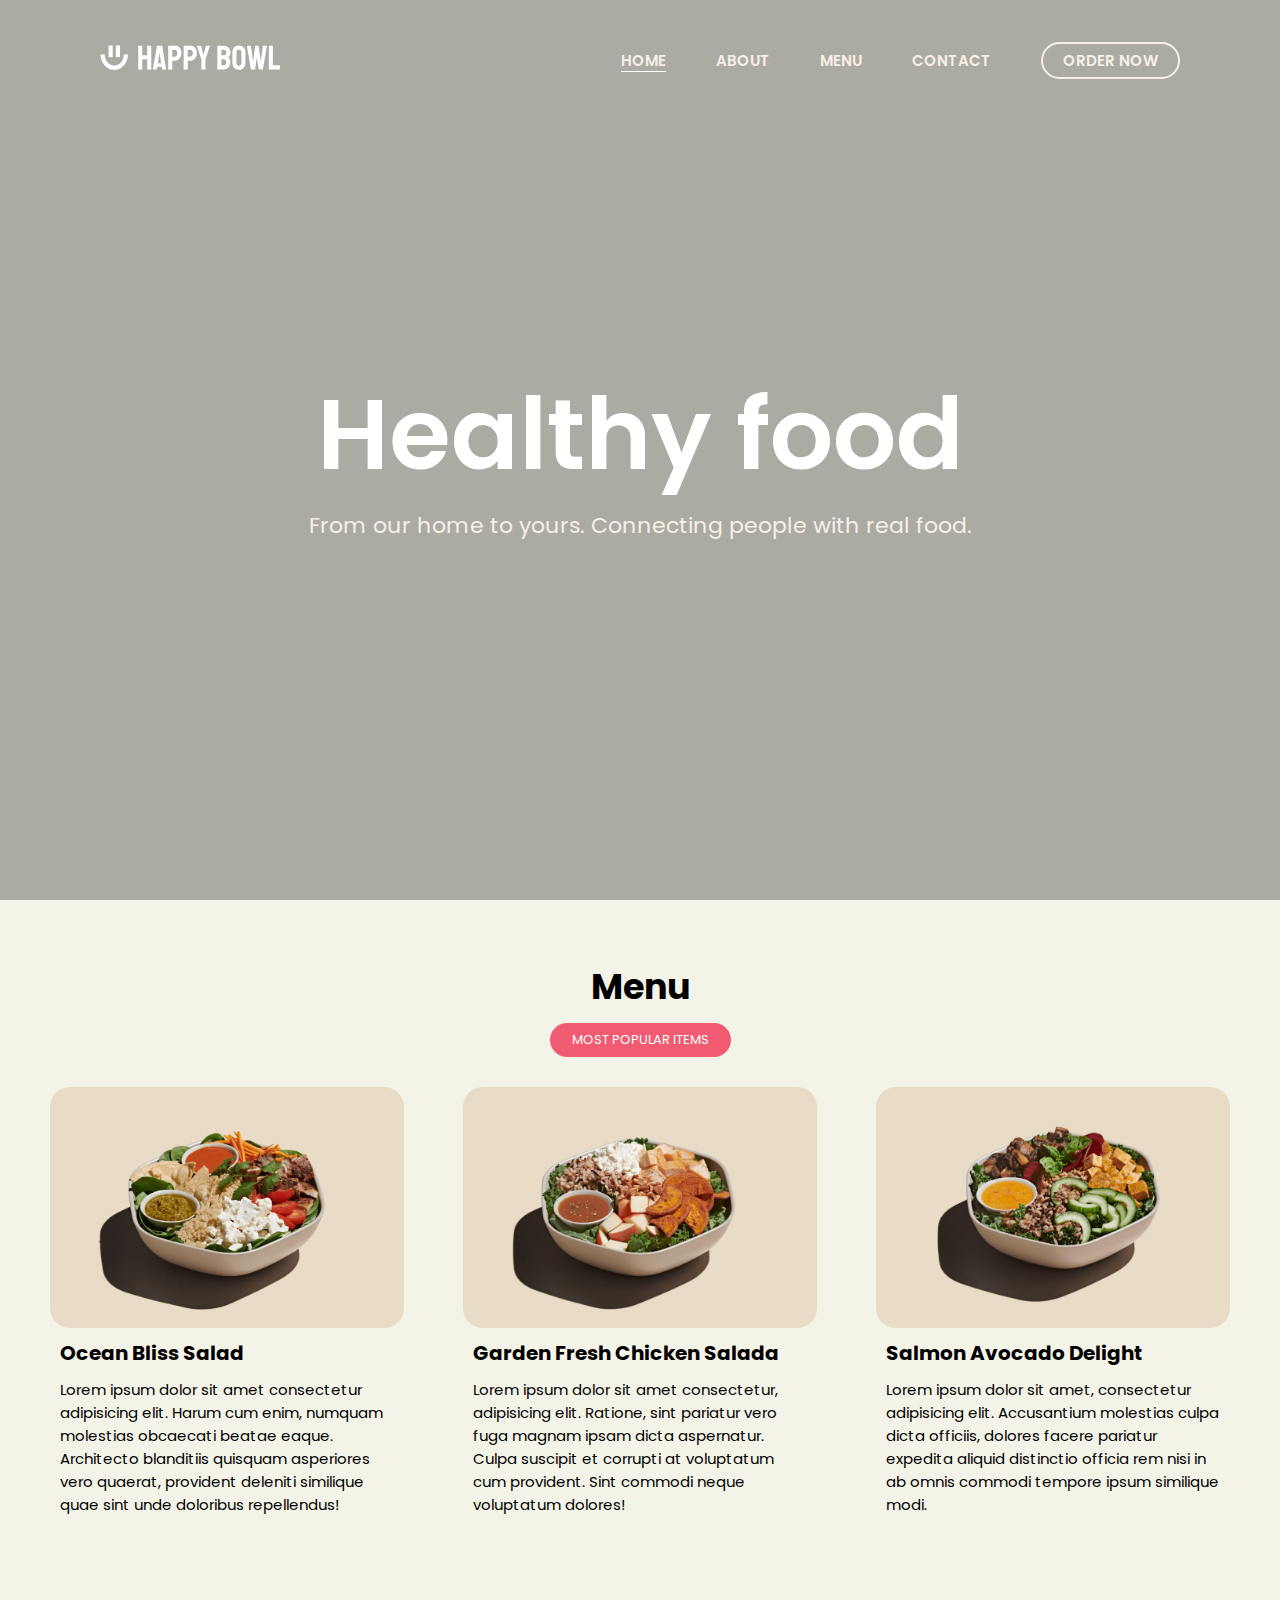
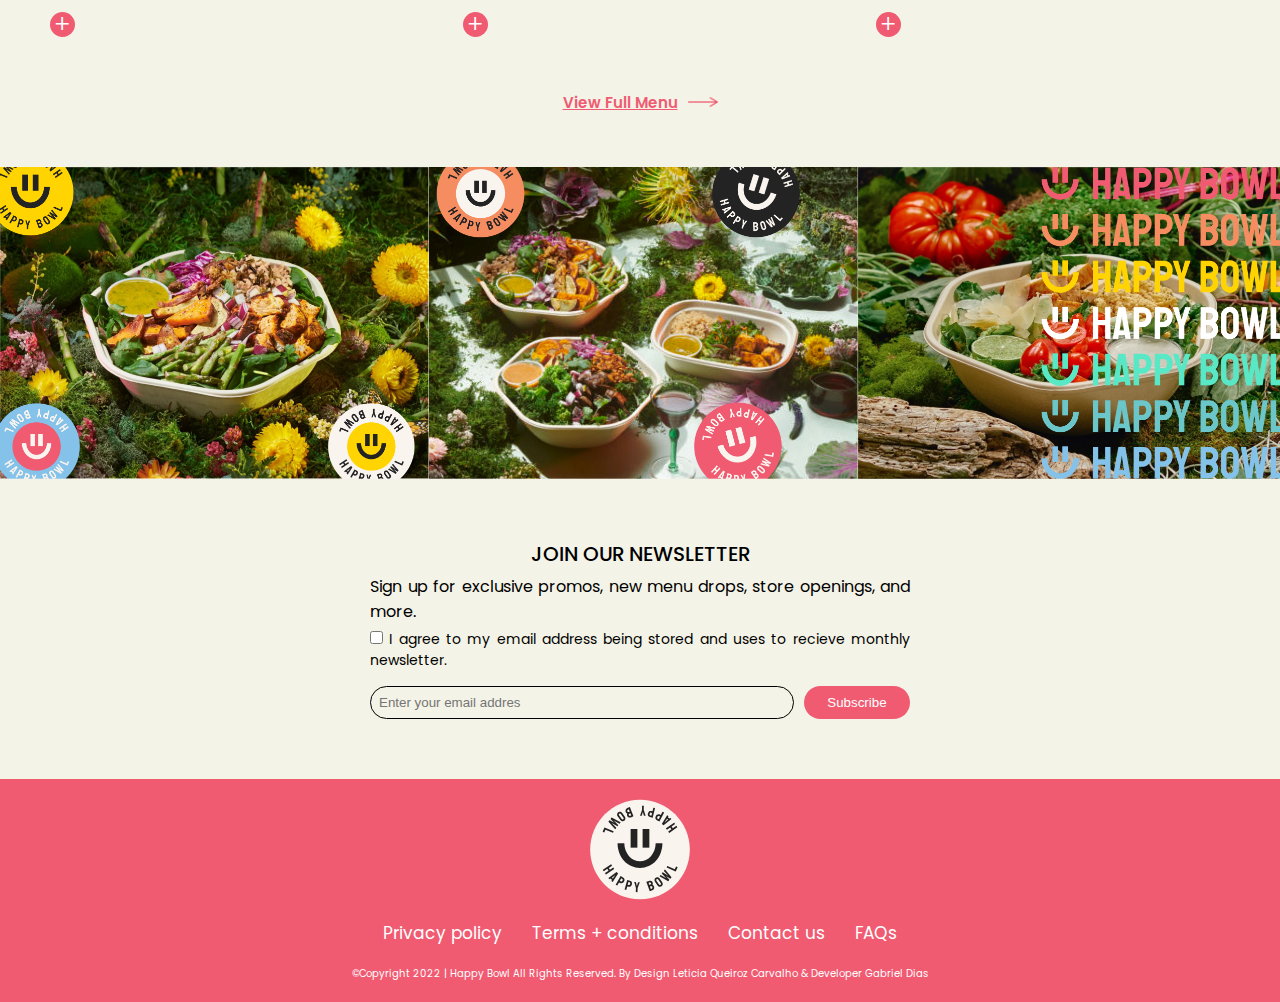
==== index.html @ 12979a5e "att gerais" ====
<!DOCTYPE html>
<html lang="pt-br">
<head>
    <meta charset="UTF-8">
    <meta name="viewport" content="width=device-width, initial-scale=1.0">
    <title>Happy Bowl</title>

    <link rel="stylesheet" href="style.css">
    <link rel="shortcut icon" href="assets/img-logo-icon-02.svg" type="image/x-icon">

</head>
<body>
    <header>
        <nav>
            <div class="logo">
                <a href="index.html">
                    <img src="assets/img-logo-white.svg" alt="">
                </a>
            </div>
            <ul class="navigation">
                <li><a href="index.html" class="ativo">Home</a></li>
                <li><a href="pgextras/about.html">About</a></li>
                <li><a href="pgextras/menu.html">Menu</a></li>
                <li><a href="pgextras/contact.html">Contact</a></li>
                <li><a href="">Order now</a></li>
            </ul>
        </nav>
    </header>
    <main>
        <section class="home">
            <video autoplay loop muted plays-inline src="assets/video-01.mp4" type="video/mp4" class="videohome"></video>
            <div class="alinhamentoGeral">
                <div class="container-home">
                    <h1>Healthy food</h1>
                    <p>From our home to yours. Connecting people with real food.</p>
                </div>
            </div>
        </section>
        <section class="menu">
            <div class="alinhamentoGeral">
                <h2>Menu</h2>
                <p>MOST POPULAR ITEMS</p>
                <div class="menu-amostra">
                    <div class="card-menu">
                        <div class="box-img">
                            <img src="assets/img-food-05.png" alt="">
                        </div>
                            <h3>Ocean Bliss Salad</h3>
                            <p>Lorem ipsum dolor sit amet consectetur adipisicing elit. Harum cum enim, numquam molestias obcaecati beatae eaque. Architecto blanditiis quisquam asperiores vero quaerat, provident deleniti similique quae sint unde doloribus repellendus!</p>
                        <button>+</button>
                        
                    </div>
                    <div class="card-menu">
                        <div class="box-img"><img src="assets/img-food-06.png" alt=""></div>
                        <h3>Garden Fresh Chicken Salada</h3>
                        <p>Lorem ipsum dolor sit amet consectetur, adipisicing elit. Ratione, sint pariatur vero fuga magnam ipsam dicta aspernatur. Culpa suscipit et corrupti at voluptatum cum provident. Sint commodi neque voluptatum dolores!</p>
                        <button>+</button>

                    </div>
                    <div class="card-menu">
                        <div class="box-img"><img src="assets/img-food-07.png" alt=""></div>
                        <h3>Salmon Avocado Delight</h3>
                        <p>Lorem ipsum dolor sit amet, consectetur adipisicing elit. Accusantium molestias culpa dicta officiis, dolores facere pariatur expedita aliquid distinctio officia rem nisi in ab omnis commodi tempore ipsum similique modi.</p>
                        <button>+</button>

                    </div>
                    <div class="view-menu">
                        <a href="pgextras/menu.html">View Full Menu <img src="assets/seta-direita-de-linha-reta-fina.png" alt=""></a>
                    </div>
                </div>
            </div>
        </section>
        <section class="galeria">
            <img src="assets/img-gallery-01.png" alt="">
            <img src="assets/img-gallery-02.png" alt="">
            <img src="assets/img-gallery-03.png" alt="">

        </section>
        <section class="form-ofertas">
            <div class="alinhamentoGeral">
                <div class="container-info">
                    <h3>JOIN OUR NEWSLETTER</h3>
                    <p>Sign up for exclusive promos, new menu drops, store openings, and more.</p>
                    <p><input type="checkbox" name="" id="accept">
                    I agree to my email address being stored and uses to recieve monthly newsletter.</p>
                    <div class="box-email">
                        <input type="email" name="" id="" placeholder="Enter your email addres">
                        <button class="form-email">Subscribe</button>
                    </div>
                </div>

            </div>

        </section>
    </main>
    <footer>
        <div class="alinhamentoGeral">
            <div class="container-footer">
                <img src="assets/img-logo-round.svg" alt="">
                <div class="faq">
                    <a href="">Privacy policy</a>
                    <a href="">Terms + conditions</a>
                    <a href="">Contact us</a>
                    <a href="">FAQs</a>
                </div>
                &copy;Copyright 2022 | Happy Bowl All Rights Reserved. By Design Leticia Queiroz Carvalho & Developer Gabriel Dias
                    </div>
            </div>
    </footer>
</body>
</html>
---- style.css ----
@import url('https://fonts.googleapis.com/css2?family=Bayon&family=Poppins:wght@300;400;500;600;700&display=swap');

* {
    margin: 0;
    padding: 0;
    box-sizing: border-box;
}

:root {
    font-size: 62.5%;

    --var-fontPrimary: 'Bayon', sans-serif;
    --var-fontSecondary: 'Poppins', sans-serif;

    --var-PrimaryBlack: #232323;
    --var-PrimaryWhite: #F7EFE6;
    --var-Primary:#F4F3E7;
    --var-PrimaryPink: #F05B72;
    --var-SecondaryYellow: #FFD400;
    --var-SecondaryOrange: #F68D61;
    --var-SecondaryTurquoise: #78CDD1;
    --var-SecondaryBlue: #84C2Ea;
    --var-CardsMenu: #E8DCC6;
}

body {
    font-family: var(--var-fontSecondary);
    background-color: var(--var-Primary);
    overflow: overlay;
}

.alinhamentoGeral {
    width: min(140rem, 100%);
}

header {
    width: 100%;
    position: absolute;
    z-index: 2;
}

nav {
    height: 12rem;
    padding: 4rem 10rem;
    display: flex;
    justify-content: space-between;
}

.logo {
    display: flex;
    align-items: center;
}

.logo > a img {
    width: 18rem;
}

.navigation {
    display: flex;
    align-items: center;
    gap: 5rem;
}

.navigation li {
    position: relative;
    font-size: 1.5rem;
    list-style: none;
    text-decoration: none;
}

.navigation li a {
    text-decoration: none;
    color: var(--var-PrimaryWhite);
    font-family: var(--var-fontSecondary);
    text-transform: uppercase;
    font-weight: 600;
    
}

.navigation li a.ativo::before {
    position: absolute;
    bottom: 0;
    content: "";
    width: 100%;
    height: .5px;
    background-color: white;
}

.navigation :nth-child(5) {
    padding: .5rem 2rem;
    border: 2px solid var(--var-PrimaryWhite);
    border-radius: 5rem
}



/* ------- home ------------ */

section {
    display: flex;
    justify-content: center;
}

.home {
    position: relative;
    max-width: 100vw;
    height: 100vh;
    /* background-image: url(assets/bg-inicio.png);
    background-size: cover; */
    /* filter: brightness(20%); */
    overflow: hidden;
    
}

.home > .alinhamentoGeral {
    display: flex;
    justify-content: center;
    align-items: center;
}

h1 {
    font-family: var(--var-fontSecondary);
    font-size: 10rem;
    color: white;
    font-weight: 600;
}

.container-home {
    display: flex;
    flex-direction: column;
    align-items: center;
    position: relative;
    z-index: 2;

}

.container-home > p {
    color: var(--var-PrimaryWhite);
    font-size: 2.2rem;
    
}

.videohome {
   position: absolute;
    right: 0;
    top: 0;
    z-index: -1;
    size: cover;
    min-height: 100%;
    min-width: 100%;
    width: 100vw;
}

.home::before {
    position: absolute;
    content: "";
    width: 100vw;
    height: 100vh;
    background-color: rgba(0, 0, 0, 0.295);
    top: 0;
    left: 0;
    z-index: 1;
    
}

/* ---------- menu -------------- */

.menu {
    display: flex;
    justify-content: center;
    background-color: var(--var-Primary);
}

.menu > .alinhamentoGeral {
    display: flex;
    align-items: center;
    flex-direction: column;
    margin-top: 6rem;
    padding: 0 5rem;
}

h2 {
    font-size: 3.5rem;
    margin-bottom: 1rem;
}

.menu > .alinhamentoGeral p:nth-child(2){
    font-size: 1.3rem;
    padding: .7rem 2.2rem;
    background-color: var(--var-PrimaryPink);
    border-radius: 5rem;
    color: white;
}

.menu-amostra {
    display: flex;
    justify-content: space-between;
    flex-wrap: wrap;
    margin-top: 3rem;
}

.card-menu {
    position: relative;
    width: 30%;
    height: 55rem;
    
}

.box-img {
    width: 100%;
    background-color: var(--var-CardsMenu);
    border-radius: 2rem;
}


.card-menu img {
    width: 100%;  
}

.card-menu h3 {
    margin: 1rem 0;
    font-size: 2rem;
    padding: 0 1rem;
}

.card-menu p {
    font-size: 1.5rem;
    padding: 0 1rem;
}

.card-menu button {
    display: flex;
    align-items: center;
    justify-content: center;
    position: absolute;
    bottom: 0;

    font-family: var(--var-fontSecondary);
    color: white;
    font-size: 2.5rem;
    font-weight: 300;
    border: none;
    width: 2.5rem;
    height: 2.5rem;
    background-color: var(--var-PrimaryPink);
    border-radius: 50%;
}

.view-menu {
    display: flex;
    justify-content: center;
    width: 100%;
    margin: 5rem 0;
}

.view-menu a {
    display: flex;
    align-items: center;
    font-size: 1.5rem;
    color: var(--var-PrimaryPink);
    font-weight: 600;

    transition: all .3s;
}

.view-menu a img {
   margin-left: 1rem;
    width: 3rem;
}

.view-menu a:hover {
    transform: scale(1.04);
    cursor: pointer;
}

/* ------- galeria --------- */

.galeria {
    background-color: var(--var-Primary);
    display: flex;
    justify-content: space-between;
    overflow: hidden;
}

.galeria img {
    width: 33.5%;
}

/* ------- e-mail ---------- */

.form-ofertas > .alinhamentoGeral {
    display: flex;
    justify-content: center;

}

.container-info {
    padding: 1rem 5rem;
    width: 50%;
    margin: 5rem 0;
    text-align: justify;

    display: flex;
    flex-direction: column;
    align-items: center;
    gap: .5rem;
}

.container-info h3 {
    font-size: 2rem;
    font-weight: 500;
}

.container-info p {
    font-size: 1.6rem;
}

.container-info p:nth-child(3) {
    font-size: 1.4rem;
}



.box-email {
    width: 100%;
    margin-top: 1rem;
    display: flex;
    gap: 1rem;
}

input[type="email"] {
    background-color: transparent;
    width: 80%;
    border-radius: 5rem;
    padding: .8rem;
    border: 1px solid black;
    outline: none;
    
}

input[type="checkbox"]:checked {
    
    accent-color: var(--var-PrimaryPink);
}

.form-email {
    width: 20%;
    padding: .5rem;
    border-radius: 5rem;
    border: none;
    background-color: var(--var-PrimaryPink);
    color: white;
    cursor: pointer
    ;
    transition: transform .3s;
}

.form-email:hover {
    transform: scale(1.05);
}


footer {
    background-color: var(--var-PrimaryPink);
    width: 100%;
    padding: 2rem;
    color: white;
}

footer > .alinhamentoGeral {
    display: flex;
    justify-content: center;
}

.container-footer {
    display: flex;
    flex-direction: column;
    align-items: center;
    gap: 2rem;
}

.faq {
    display: flex;
    gap: 3rem;
}

.faq a {
    color: white;
    font-size: 1.7rem;
    text-decoration: none;
}

.faq a:hover {
    text-decoration: underline;
}
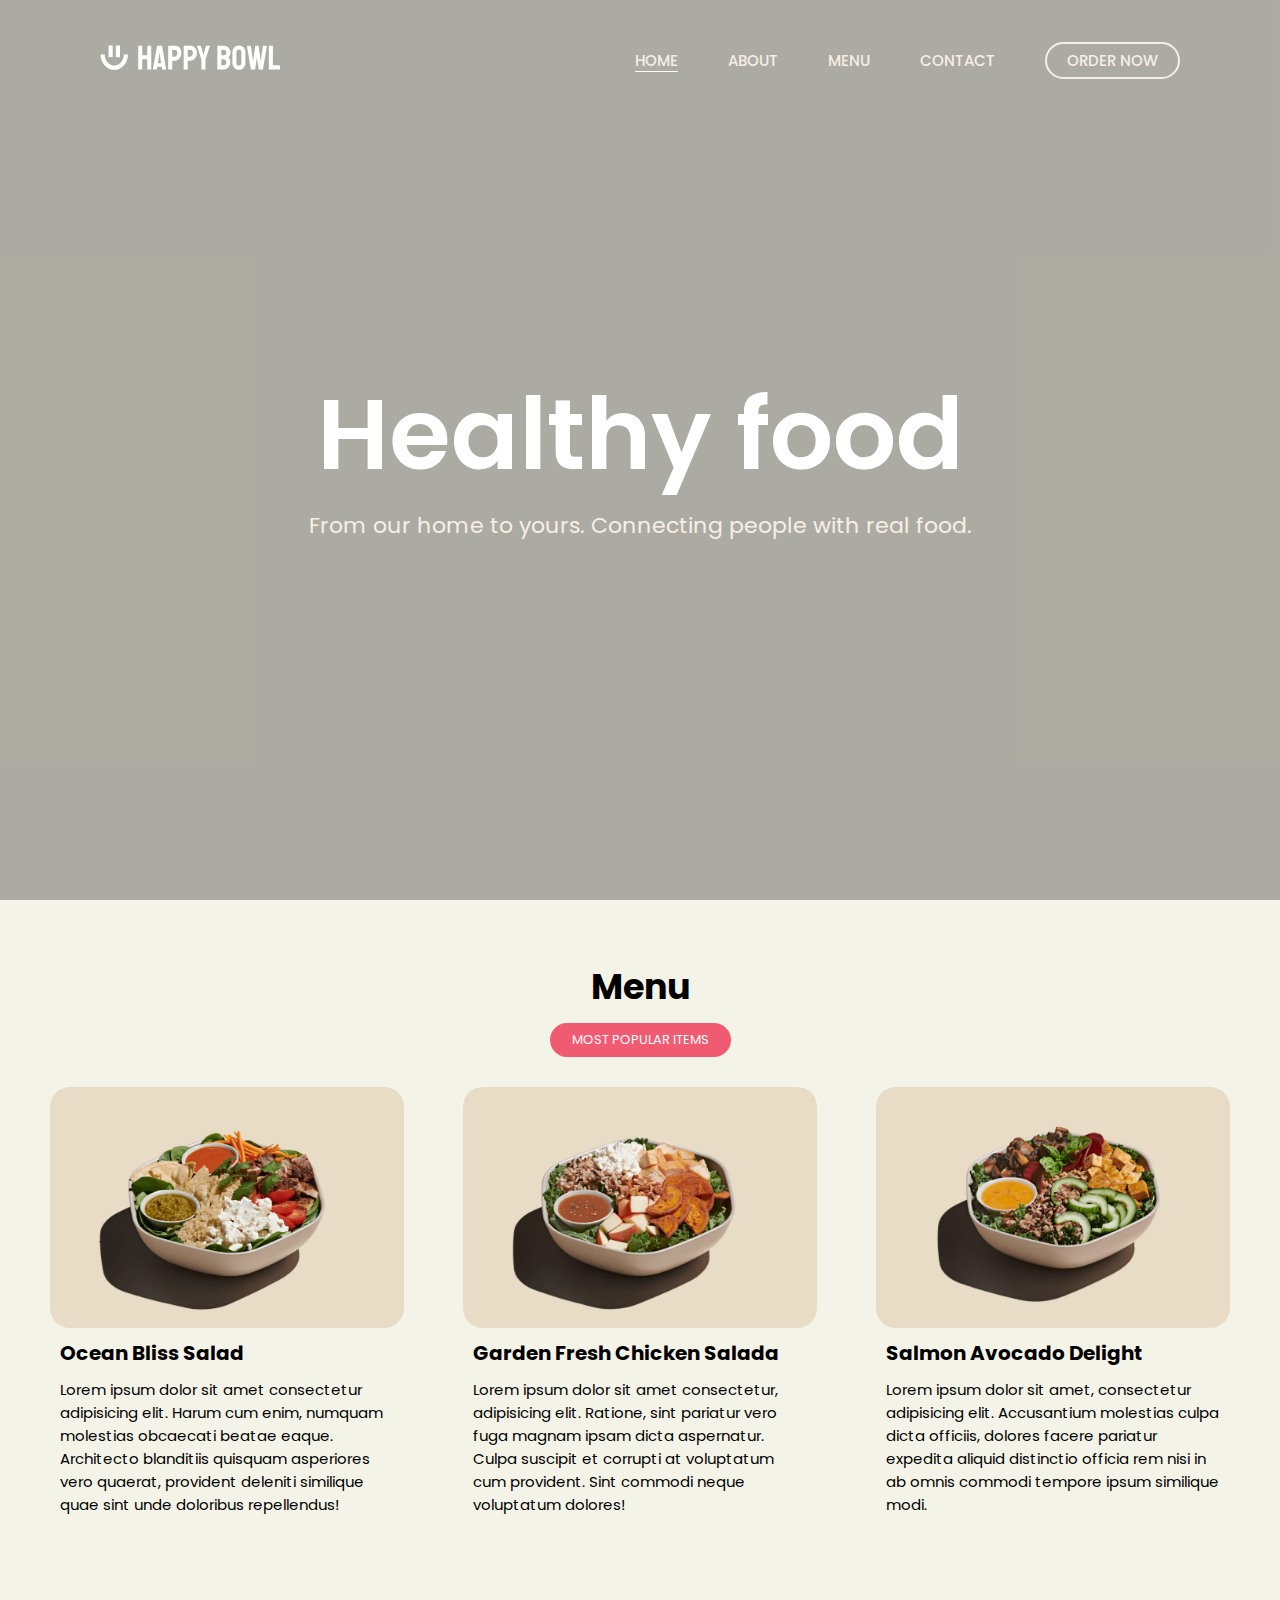
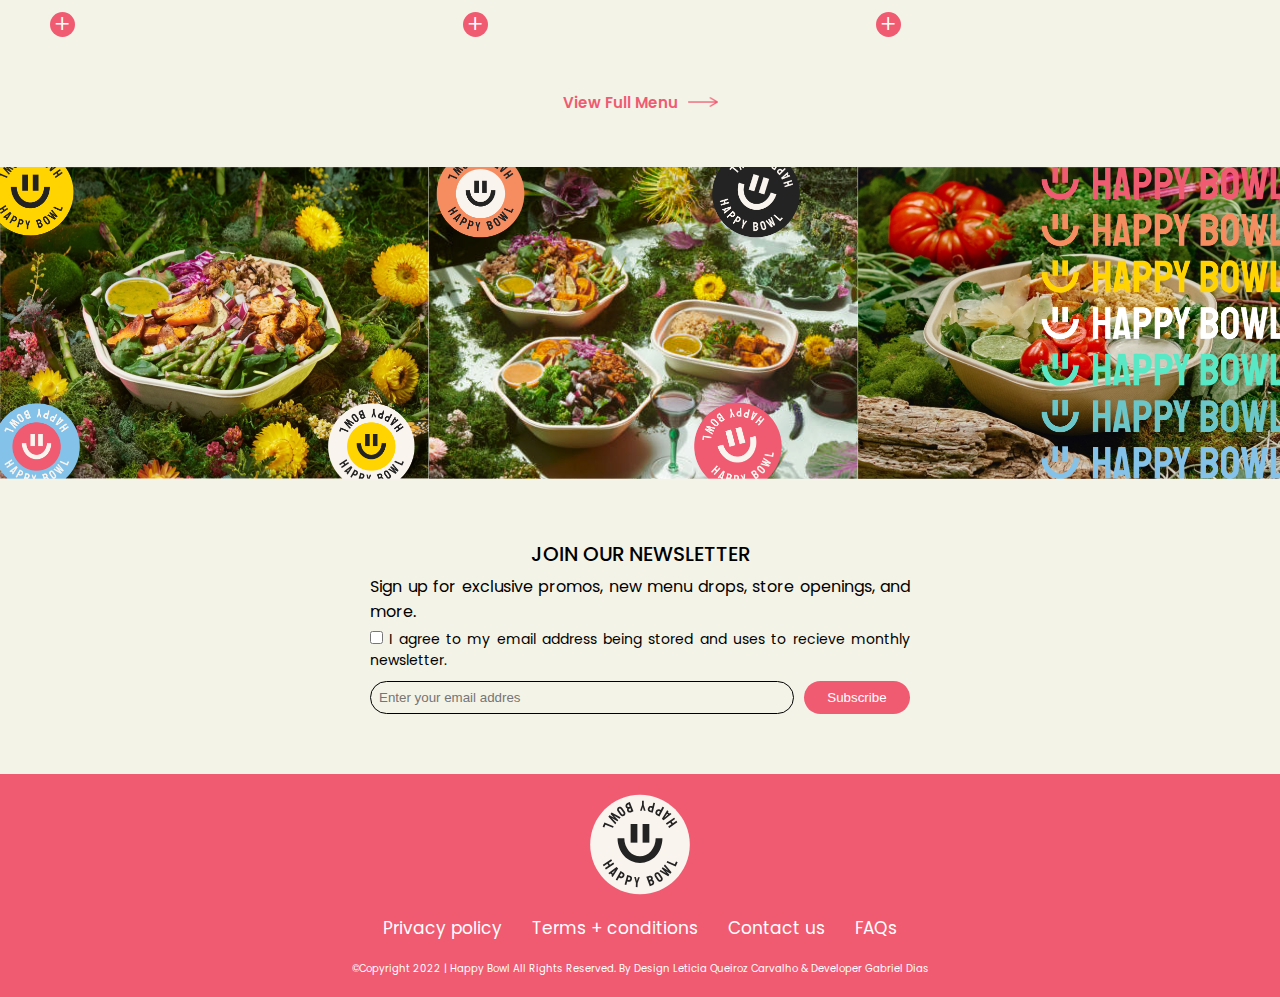
==== commit 9c2ebbc5: "att gerais e implementação do javascript" ====
--- a/index.html
+++ b/index.html
@@ -22,7 +22,7 @@
                 <li><a href="pgextras/about.html">About</a></li>
                 <li><a href="pgextras/menu.html">Menu</a></li>
                 <li><a href="pgextras/contact.html">Contact</a></li>
-                <li><a href="">Order now</a></li>
+                <li><a href="" class="order">Order now</a></li>
             </ul>
         </nav>
     </header>
@@ -81,12 +81,14 @@
                 <div class="container-info">
                     <h3>JOIN OUR NEWSLETTER</h3>
                     <p>Sign up for exclusive promos, new menu drops, store openings, and more.</p>
-                    <p><input type="checkbox" name="" id="accept">
-                    I agree to my email address being stored and uses to recieve monthly newsletter.</p>
-                    <div class="box-email">
-                        <input type="email" name="" id="" placeholder="Enter your email addres">
-                        <button class="form-email">Subscribe</button>
-                    </div>
+                    <form action="#">
+                        <p><input type="checkbox" name="" id="accept">
+                        I agree to my email address being stored and uses to recieve monthly newsletter.</p>
+                        <div class="box-email">
+                            <input type="email" name="emailClient" id="emailClient" placeholder="Enter your email addres">
+                            <button class="form-email" onclick="validarForm()" >Subscribe</button>
+                        </div>
+                    </form>
                 </div>
 
             </div>
@@ -107,5 +109,6 @@
                     </div>
             </div>
     </footer>
+    <script src="main.js"></script>
 </body>
 </html>--- a/style.css
+++ b/style.css
@@ -73,9 +73,15 @@
     color: var(--var-PrimaryWhite);
     font-family: var(--var-fontSecondary);
     text-transform: uppercase;
-    font-weight: 600;
-    
-}
+    font-weight: 500;
+}
+
+.navigation :nth-child(5) {
+    padding: .5rem 2rem;
+    border: 2px solid var(--var-PrimaryWhite);
+    border-radius: 5rem;    
+}
+
 
 .navigation li a.ativo::before {
     position: absolute;
@@ -86,11 +92,26 @@
     background-color: white;
 }
 
-.navigation :nth-child(5) {
-    padding: .5rem 2rem;
-    border: 2px solid var(--var-PrimaryWhite);
-    border-radius: 5rem
-}
+.navigation li a:hover::before {
+    position: absolute;
+    bottom: 0;
+    content: "";
+    width: 100%;
+    height: .5px;
+    background-color: white;
+}
+
+.order:hover::before {
+    display: none;
+}
+
+.navigation :nth-child(5):hover .order, .navigation :nth-child(5):hover{
+    background-color: var(--var-PrimaryWhite);
+    color: black;
+    cursor: pointer;
+}
+
+
 
 
 
@@ -254,6 +275,7 @@
 }
 
 .view-menu a {
+    text-decoration: none;
     display: flex;
     align-items: center;
     font-size: 1.5rem;
@@ -315,7 +337,7 @@
     font-size: 1.6rem;
 }
 
-.container-info p:nth-child(3) {
+.container-info p:nth-child(1) {
     font-size: 1.4rem;
 }
 
